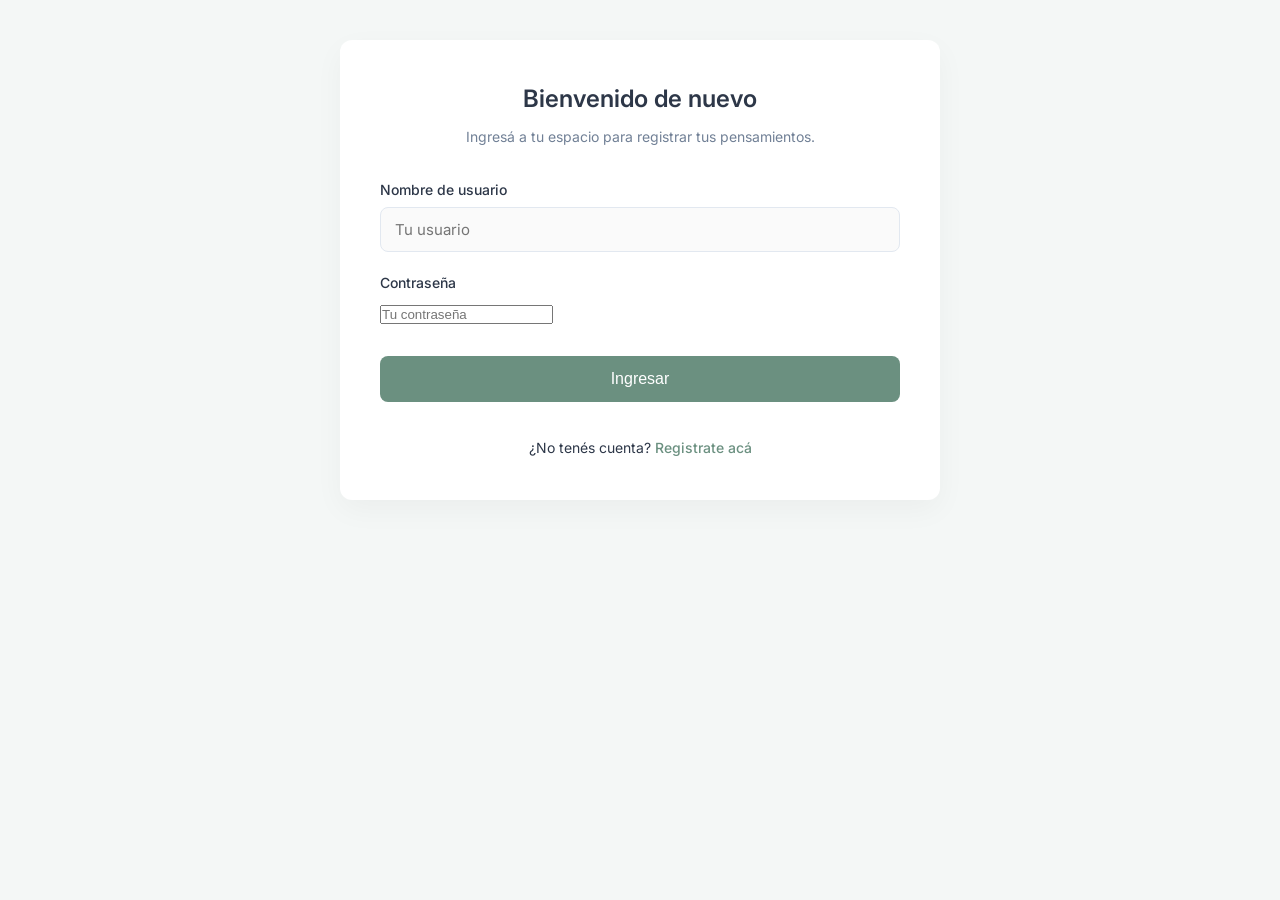
==== login.html @ 72e1edba "Create login.html" ====
<!doctype html>
<html lang="es">
<head>
  <meta charset="utf-8">
  <meta name="viewport" content="width=device-width,initial-scale=1">
  <title>Iniciar Sesión - Mi Espacio de Calma</title>
  <link rel="stylesheet" href="style.css">
  <style>
    .login-link { text-align: center; margin-top: 20px; font-size: 14px; }
  </style>
</head>
<body>
  <main class="card">
    <header>
      <h1>Bienvenido de nuevo</h1>
      <p class="sub">Ingresá a tu espacio para registrar tus pensamientos.</p>
    </header>

    <form id="login-form" autocomplete="off">
      <div class="input-group">
        <label>Nombre de usuario</label>
        <input type="text" id="username" required placeholder="Tu usuario">
      </div>

      <div class="input-group">
        <label>Contraseña</label>
        <input type="password" id="password" required placeholder="Tu contraseña">
      </div>

      <button type="submit" id="btn-login">Ingresar</button>
      <p id="status" role="status"></p>
    </form>

    <div class="login-link">
      ¿No tenés cuenta? <a href="register.html" class="link">Registrate acá</a>
    </div>
  </main>

  <script>
    const ENDPOINT = 'https://script.google.com/macros/s/AKfycbxSo3hR_EQIs0mpDUMlWOPjDm4mAmu00UObuuoGLY2QQJjE1QmpqjPL9u0jahRxS8Z3/exec';
    const form = document.getElementById('login-form');
    const btn = document.getElementById('btn-login');
    const status = document.getElementById('status');

    // Autocompletar el usuario si viene del registro
    const lastUser = localStorage.getItem('last_code');
    if (lastUser) document.getElementById('username').value = lastUser;

    form.addEventListener('submit', async (e) => {
      e.preventDefault();
      
      btn.disabled = true;
      btn.textContent = 'Ingresando...';
      status.textContent = '';
      
      try {
        const res = await fetch(ENDPOINT, {
          method: 'POST',
          headers: { 'Content-Type': 'text/plain;charset=utf-8' },
          body: JSON.stringify({
            action: 'login',
            username: document.getElementById('username').value.trim(),
            password: document.getElementById('password').value
          })
        });
        
        const data = await res.json();
        
        if (!data.ok) throw new Error(data.error);
        
        // Éxito
        status.textContent = '✅ Bienvenido. Redirigiendo...';
        status.className = 'ok';
        status.style.color = 'var(--accent)';
        
        // Guardamos el usuario como "sesión" en el navegador
        localStorage.setItem('last_code', data.username);
        localStorage.setItem('is_logged_in', 'true'); // Bandera simple para la beta
        
        setTimeout(() => {
          window.location.href = 'index.html';
        }, 1000);

      } catch (err) {
        status.textContent = '❌ ' + err.message;
        status.className = 'err';
        btn.disabled = false;
        btn.textContent = 'Ingresar';
      }
    });
  </script>
</body>
</html>
---- style.css ----
@import url('https://fonts.googleapis.com/css2?family=Inter:wght@300;400;500;600&display=swap');

:root {
  --bg: #f4f7f6;          
  --card: #ffffff;        
  --text: #2d3748;        
  --text-light: #718096;  
  --accent: #6b9080;      
  --accent-hover: #547b6b;
  --border: #e2e8f0;
  --radius: 12px;
}

* { box-sizing: border-box; margin: 0; padding: 0; }

body {
  background-color: var(--bg);
  color: var(--text);
  font-family: 'Inter', system-ui, sans-serif;
  line-height: 1.6;
  display: flex;
  justify-content: center;
  padding: 40px 20px;
  min-height: 100vh;
}

.card {
  background: var(--card);
  width: 100%;
  max-width: 600px;
  border-radius: var(--radius);
  box-shadow: 0 10px 30px rgba(0, 0, 0, 0.04);
  padding: 40px;
  height: fit-content;
}

header { margin-bottom: 30px; text-align: center; }

h1 { font-size: 24px; font-weight: 600; color: var(--text); margin-bottom: 8px; }
.sub { font-size: 14px; color: var(--text-light); }
.input-group { margin-bottom: 20px; }

label {
  display: block;
  font-size: 14px;
  font-weight: 500;
  margin-bottom: 6px;
  color: var(--text);
}

input[type="text"], textarea {
  width: 100%;
  padding: 12px 14px;
  border: 1px solid var(--border);
  border-radius: 8px;
  font-family: inherit;
  font-size: 15px;
  color: var(--text);
  background: #fafafa;
  transition: all 0.2s;
}

input[type="text"]:focus, textarea:focus {
  outline: none;
  border-color: var(--accent);
  background: #fff;
  box-shadow: 0 0 0 3px rgba(107, 144, 128, 0.15);
}

textarea { resize: vertical; min-height: 80px; }

.emotion-group {
  background: var(--bg);
  padding: 16px;
  border-radius: 8px;
  text-align: center;
}

.slider-container { display: flex; align-items: center; gap: 15px; margin-top: 10px; }
.slider-container span { font-size: 12px; color: var(--text-light); width: 70px; }

input[type="range"] {
  flex: 1;
  -webkit-appearance: none;
  appearance: none;
  height: 6px;
  background: var(--border);
  border-radius: 3px;
  outline: none;
}

input[type="range"]::-webkit-slider-thumb {
  -webkit-appearance: none;
  width: 20px;
  height: 20px;
  border-radius: 50%;
  background: var(--accent);
  cursor: pointer;
  box-shadow: 0 2px 6px rgba(0,0,0,0.2);
}

.slider-value { font-size: 18px; font-weight: 600; color: var(--accent); margin-top: 8px; }
.row { display: flex; gap: 15px; }
.half { flex: 1; }

button {
  width: 100%;
  padding: 14px;
  background: var(--accent);
  color: white;
  border: none;
  border-radius: 8px;
  font-size: 16px;
  font-weight: 500;
  cursor: pointer;
  transition: background 0.2s;
  margin-top: 10px;
}

button:hover { background: var(--accent-hover); }
button:disabled { opacity: 0.7; cursor: not-allowed; }

#status { text-align: center; margin-top: 15px; font-size: 14px; }
.ok { color: var(--accent); }
.err { color: #e53e3e; }

.resultado {
  margin-top: 30px;
  padding: 24px;
  background: #f0fdf4;
  border: 1px solid #bbf7d0;
  border-radius: var(--radius);
  animation: fadeIn 0.5s ease;
}

.resultado h2 { font-size: 18px; color: #166534; margin-bottom: 12px; }
.tag { color: #b45309; font-size: 13px; font-weight: 600; margin-bottom: 10px; }
.analisis { font-size: 15px; color: var(--text); white-space: pre-wrap; }

.link {
  display: inline-block;
  margin-top: 15px;
  color: var(--accent);
  text-decoration: none;
  font-weight: 500;
  font-size: 14px;
}

.link:hover { text-decoration: underline; }

@keyframes fadeIn {
  from { opacity: 0; transform: translateY(10px); }
  to { opacity: 1; transform: translateY(0); }
}

@media (max-width: 500px) {
  .row { flex-direction: column; gap: 0; }
  .card { padding: 24px; }
}

/* Estilos para view.html */
.entry { background: var(--bg); border: 1px solid var(--border); padding: 20px; border-radius: var(--radius); margin-bottom: 20px; }
.entry header { display: flex; justify-content: space-between; font-size: 13px; color: var(--text-light); margin-bottom: 10px; border-bottom: 1px solid var(--border); padding-bottom: 10px; text-align: left; }
.entry p { font-size: 14px; margin-bottom: 8px; }
.bar { display: flex; gap: 10px; margin-bottom: 20px; }
.bar input { flex: 1; }
.bar button { width: auto; padding: 0 20px; margin-top: 0; }
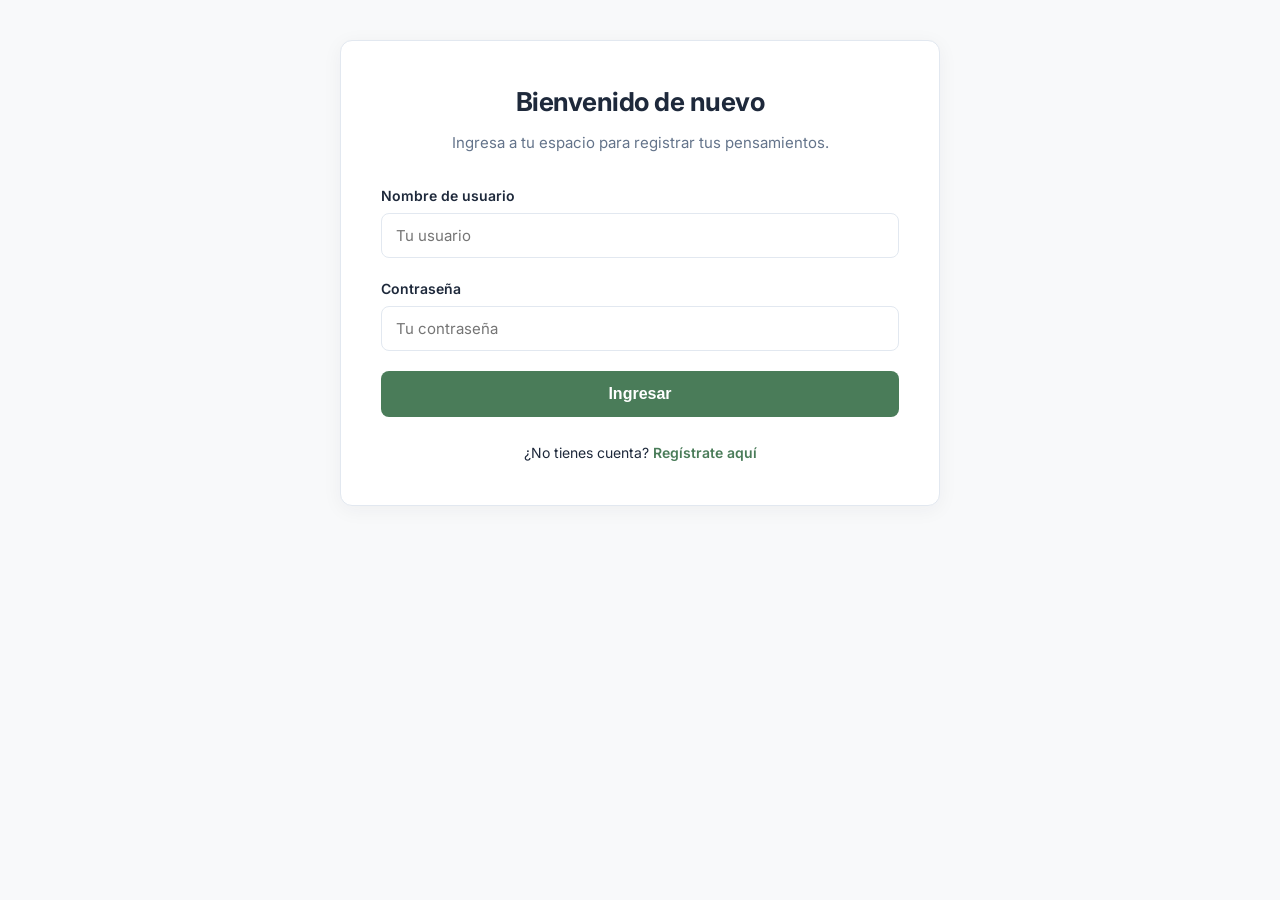
==== commit 0089aa8e: "Update login.html" ====
--- a/login.html
+++ b/login.html
@@ -5,15 +5,12 @@
   <meta name="viewport" content="width=device-width,initial-scale=1">
   <title>Iniciar Sesión - Mi Espacio de Calma</title>
   <link rel="stylesheet" href="style.css">
-  <style>
-    .login-link { text-align: center; margin-top: 20px; font-size: 14px; }
-  </style>
 </head>
 <body>
   <main class="card">
     <header>
       <h1>Bienvenido de nuevo</h1>
-      <p class="sub">Ingresá a tu espacio para registrar tus pensamientos.</p>
+      <p class="sub">Ingresa a tu espacio para registrar tus pensamientos.</p>
     </header>
 
     <form id="login-form" autocomplete="off">
@@ -31,8 +28,8 @@
       <p id="status" role="status"></p>
     </form>
 
-    <div class="login-link">
-      ¿No tenés cuenta? <a href="register.html" class="link">Registrate acá</a>
+    <div style="text-align: center; margin-top: 25px; font-size: 14px;">
+      ¿No tienes cuenta? <a href="register.html" class="link" style="margin-top:0;">Regístrate aquí</a>
     </div>
   </main>
 
@@ -50,7 +47,7 @@
       e.preventDefault();
       
       btn.disabled = true;
-      btn.textContent = 'Ingresando...';
+      btn.innerHTML = '<span class="spinner"></span> Ingresando...';
       status.textContent = '';
       
       try {
@@ -65,27 +62,22 @@
         });
         
         const data = await res.json();
-        
         if (!data.ok) throw new Error(data.error);
         
-        // Éxito
-        status.textContent = '✅ Bienvenido. Redirigiendo...';
+        status.textContent = 'Bienvenido. Redirigiendo...';
         status.className = 'ok';
-        status.style.color = 'var(--accent)';
         
-        // Guardamos el usuario como "sesión" en el navegador
+        // Guardar sesión
         localStorage.setItem('last_code', data.username);
-        localStorage.setItem('is_logged_in', 'true'); // Bandera simple para la beta
+        localStorage.setItem('is_logged_in', 'true');
         
-        setTimeout(() => {
-          window.location.href = 'index.html';
-        }, 1000);
+        setTimeout(() => { window.location.href = 'index.html'; }, 1000);
 
       } catch (err) {
-        status.textContent = '❌ ' + err.message;
+        status.textContent = err.message;
         status.className = 'err';
         btn.disabled = false;
-        btn.textContent = 'Ingresar';
+        btn.innerHTML = 'Ingresar';
       }
     });
   </script>
--- a/style.css
+++ b/style.css
@@ -1,14 +1,16 @@
-@import url('https://fonts.googleapis.com/css2?family=Inter:wght@300;400;500;600&display=swap');
+@import url('https://fonts.googleapis.com/css2?family=Inter:wght@400;500;600;700&display=swap');
 
 :root {
-  --bg: #f4f7f6;          
-  --card: #ffffff;        
-  --text: #2d3748;        
-  --text-light: #718096;  
-  --accent: #6b9080;      
-  --accent-hover: #547b6b;
-  --border: #e2e8f0;
+  --bg: #F8F9FA;          
+  --card: #FFFFFF;        
+  --text: #1E293B;        
+  --text-light: #64748B;  
+  --accent: #4A7C59;      
+  --accent-hover: #3A6346;
+  --border: #E2E8F0;
   --radius: 12px;
+  --error: #EF4444;
+  --success: #10B981;
 }
 
 * { box-sizing: border-box; margin: 0; padding: 0; }
@@ -24,31 +26,45 @@
   min-height: 100vh;
 }
 
+/* Animación de entrada para las tarjetas */
+@keyframes fadeIn {
+  from { opacity: 0; transform: translateY(10px); }
+  to { opacity: 1; transform: translateY(0); }
+}
+
 .card {
   background: var(--card);
   width: 100%;
   max-width: 600px;
   border-radius: var(--radius);
-  box-shadow: 0 10px 30px rgba(0, 0, 0, 0.04);
+  box-shadow: 0 4px 20px rgba(30, 41, 59, 0.05);
   padding: 40px;
   height: fit-content;
+  animation: fadeIn 0.4s ease-out;
+  border: 1px solid var(--border);
 }
 
 header { margin-bottom: 30px; text-align: center; }
 
-h1 { font-size: 24px; font-weight: 600; color: var(--text); margin-bottom: 8px; }
-.sub { font-size: 14px; color: var(--text-light); }
+h1 { 
+  font-size: 26px; 
+  font-weight: 700; 
+  color: var(--text); 
+  margin-bottom: 8px; 
+  letter-spacing: -0.5px;
+}
+.sub { font-size: 15px; color: var(--text-light); }
 .input-group { margin-bottom: 20px; }
 
 label {
   display: block;
   font-size: 14px;
-  font-weight: 500;
+  font-weight: 600;
   margin-bottom: 6px;
   color: var(--text);
 }
 
-input[type="text"], textarea {
+input[type="text"], input[type="password"], textarea {
   width: 100%;
   padding: 12px 14px;
   border: 1px solid var(--border);
@@ -56,15 +72,14 @@
   font-family: inherit;
   font-size: 15px;
   color: var(--text);
-  background: #fafafa;
-  transition: all 0.2s;
-}
-
-input[type="text"]:focus, textarea:focus {
+  background: #FFFFFF;
+  transition: all 0.2s ease-in-out;
+}
+
+input:focus, textarea:focus {
   outline: none;
   border-color: var(--accent);
-  background: #fff;
-  box-shadow: 0 0 0 3px rgba(107, 144, 128, 0.15);
+  box-shadow: 0 0 0 3px rgba(74, 124, 89, 0.15);
 }
 
 textarea { resize: vertical; min-height: 80px; }
@@ -74,10 +89,11 @@
   padding: 16px;
   border-radius: 8px;
   text-align: center;
+  border: 1px solid var(--border);
 }
 
 .slider-container { display: flex; align-items: center; gap: 15px; margin-top: 10px; }
-.slider-container span { font-size: 12px; color: var(--text-light); width: 70px; }
+.slider-container span { font-size: 12px; color: var(--text-light); width: 70px; font-weight: 500;}
 
 input[type="range"] {
   flex: 1;
@@ -97,9 +113,11 @@
   background: var(--accent);
   cursor: pointer;
   box-shadow: 0 2px 6px rgba(0,0,0,0.2);
-}
-
-.slider-value { font-size: 18px; font-weight: 600; color: var(--accent); margin-top: 8px; }
+  transition: transform 0.1s;
+}
+input[type="range"]::-webkit-slider-thumb:hover { transform: scale(1.1); }
+
+.slider-value { font-size: 18px; font-weight: 700; color: var(--accent); margin-top: 8px; }
 .row { display: flex; gap: 15px; }
 .half { flex: 1; }
 
@@ -111,30 +129,48 @@
   border: none;
   border-radius: 8px;
   font-size: 16px;
-  font-weight: 500;
+  font-weight: 600;
   cursor: pointer;
-  transition: background 0.2s;
+  transition: all 0.2s ease;
   margin-top: 10px;
-}
-
-button:hover { background: var(--accent-hover); }
-button:disabled { opacity: 0.7; cursor: not-allowed; }
-
-#status { text-align: center; margin-top: 15px; font-size: 14px; }
-.ok { color: var(--accent); }
-.err { color: #e53e3e; }
+  display: flex;
+  justify-content: center;
+  align-items: center;
+  gap: 8px;
+}
+
+button:hover { background: var(--accent-hover); transform: translateY(-1px); }
+button:active { transform: translateY(0); }
+button:disabled { opacity: 0.7; cursor: not-allowed; transform: none; }
+
+/* Spinner de carga */
+.spinner {
+  display: inline-block;
+  width: 18px;
+  height: 18px;
+  border: 2px solid rgba(255,255,255,0.3);
+  border-radius: 50%;
+  border-top-color: #fff;
+  animation: spin 0.8s linear infinite;
+}
+
+@keyframes spin { to { transform: rotate(360deg); } }
+
+#status { text-align: center; margin-top: 15px; font-size: 14px; font-weight: 500; transition: color 0.3s; }
+.ok { color: var(--success); }
+.err { color: var(--error); }
 
 .resultado {
   margin-top: 30px;
   padding: 24px;
-  background: #f0fdf4;
-  border: 1px solid #bbf7d0;
+  background: #F0FDF4;
+  border: 1px solid #D1FAE5;
   border-radius: var(--radius);
-  animation: fadeIn 0.5s ease;
-}
-
-.resultado h2 { font-size: 18px; color: #166534; margin-bottom: 12px; }
-.tag { color: #b45309; font-size: 13px; font-weight: 600; margin-bottom: 10px; }
+  animation: fadeIn 0.4s ease-out;
+}
+
+.resultado h2 { font-size: 18px; color: #065F46; margin-bottom: 12px; font-weight: 700;}
+.tag { color: #B45309; font-size: 13px; font-weight: 600; margin-bottom: 10px; }
 .analisis { font-size: 15px; color: var(--text); white-space: pre-wrap; }
 
 .link {
@@ -142,26 +178,28 @@
   margin-top: 15px;
   color: var(--accent);
   text-decoration: none;
-  font-weight: 500;
+  font-weight: 600;
   font-size: 14px;
-}
-
-.link:hover { text-decoration: underline; }
-
-@keyframes fadeIn {
-  from { opacity: 0; transform: translateY(10px); }
-  to { opacity: 1; transform: translateY(0); }
-}
+  transition: color 0.2s;
+}
+
+.link:hover { color: var(--accent-hover); text-decoration: underline; }
+
+/* Estilos para el historial (view.html) */
+.entry { 
+  background: var(--card); 
+  border: 1px solid var(--border); 
+  padding: 20px; 
+  border-radius: var(--radius); 
+  margin-bottom: 20px;
+  transition: box-shadow 0.2s;
+}
+.entry:hover { box-shadow: 0 4px 12px rgba(0,0,0,0.05); }
+.entry header { display: flex; justify-content: space-between; font-size: 13px; color: var(--text-light); margin-bottom: 10px; border-bottom: 1px solid var(--border); padding-bottom: 10px; text-align: left; font-weight: 500;}
+.entry p { font-size: 14px; margin-bottom: 8px; }
+.error-text { color: var(--error); font-size: 12px; margin-top: 4px; display: none; }
 
 @media (max-width: 500px) {
   .row { flex-direction: column; gap: 0; }
   .card { padding: 24px; }
 }
-
-/* Estilos para view.html */
-.entry { background: var(--bg); border: 1px solid var(--border); padding: 20px; border-radius: var(--radius); margin-bottom: 20px; }
-.entry header { display: flex; justify-content: space-between; font-size: 13px; color: var(--text-light); margin-bottom: 10px; border-bottom: 1px solid var(--border); padding-bottom: 10px; text-align: left; }
-.entry p { font-size: 14px; margin-bottom: 8px; }
-.bar { display: flex; gap: 10px; margin-bottom: 20px; }
-.bar input { flex: 1; }
-.bar button { width: auto; padding: 0 20px; margin-top: 0; }
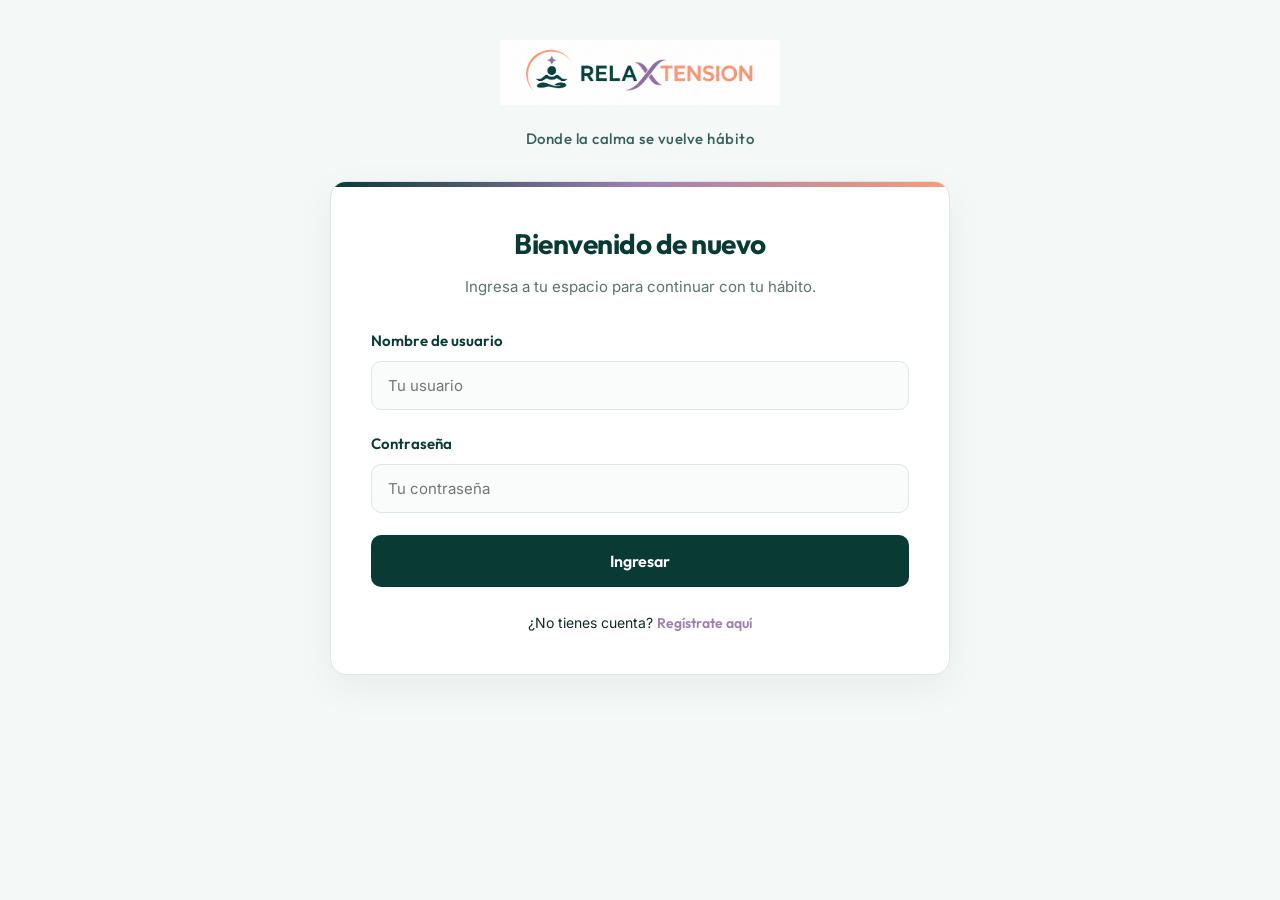
==== commit cfa0ce8e: "Update login page title and branding elements" ====
--- a/login.html
+++ b/login.html
@@ -3,14 +3,20 @@
 <head>
   <meta charset="utf-8">
   <meta name="viewport" content="width=device-width,initial-scale=1">
-  <title>Iniciar Sesión - Mi Espacio de Calma</title>
+  <title>Iniciar Sesión - RELAXTENSION</title>
   <link rel="stylesheet" href="style.css">
 </head>
 <body>
+
+  <header class="brand-header">
+    <img src="logo.png" alt="RELAXTENSION" class="brand-logo">
+    <p class="slogan">Donde la calma se vuelve hábito</p>
+  </header>
+
   <main class="card">
-    <header>
+    <header class="app-title">
       <h1>Bienvenido de nuevo</h1>
-      <p class="sub">Ingresa a tu espacio para registrar tus pensamientos.</p>
+      <p class="sub">Ingresa a tu espacio para continuar con tu hábito.</p>
     </header>
 
     <form id="login-form" autocomplete="off">
@@ -28,7 +34,7 @@
       <p id="status" role="status"></p>
     </form>
 
-    <div style="text-align: center; margin-top: 25px; font-size: 14px;">
+    <div style="text-align: center; margin-top: 25px; font-size: 14px; font-family: var(--font-body);">
       ¿No tienes cuenta? <a href="register.html" class="link" style="margin-top:0;">Regístrate aquí</a>
     </div>
   </main>
@@ -39,13 +45,11 @@
     const btn = document.getElementById('btn-login');
     const status = document.getElementById('status');
 
-    // Autocompletar el usuario si viene del registro
     const lastUser = localStorage.getItem('last_code');
     if (lastUser) document.getElementById('username').value = lastUser;
 
     form.addEventListener('submit', async (e) => {
       e.preventDefault();
-      
       btn.disabled = true;
       btn.innerHTML = '<span class="spinner"></span> Ingresando...';
       status.textContent = '';
@@ -67,7 +71,6 @@
         status.textContent = 'Bienvenido. Redirigiendo...';
         status.className = 'ok';
         
-        // Guardar sesión
         localStorage.setItem('last_code', data.username);
         localStorage.setItem('is_logged_in', 'true');
         
--- a/style.css
+++ b/style.css
@@ -1,205 +1,276 @@
-@import url('https://fonts.googleapis.com/css2?family=Inter:wght@400;500;600;700&display=swap');
+@import url('https://fonts.googleapis.com/css2?family=Outfit:wght@400;500;600;700&family=Inter:wght@400;500;600&display=swap');
 
 :root {
-  --bg: #F8F9FA;          
-  --card: #FFFFFF;        
-  --text: #1E293B;        
-  --text-light: #64748B;  
-  --accent: #4A7C59;      
-  --accent-hover: #3A6346;
-  --border: #E2E8F0;
-  --radius: 12px;
-  --error: #EF4444;
-  --success: #10B981;
+  /* Paleta extraída de tu logo */
+  --brand-teal: #0A3A34;      
+  --brand-peach: #F89B7A;     
+  --brand-purple: #9E81B3;    
+  
+  --bg: #F4F8F7;              
+  --surface: #FFFFFF;
+  --text-main: #112A27;       
+  --text-muted: #5C7370;      
+  --border: #DCE6E4;
+  
+  --radius: 16px;
+  --font-display: 'Outfit', system-ui, sans-serif;
+  --font-body: 'Inter', system-ui, sans-serif;
 }
 
 * { box-sizing: border-box; margin: 0; padding: 0; }
 
 body {
   background-color: var(--bg);
-  color: var(--text);
-  font-family: 'Inter', system-ui, sans-serif;
+  color: var(--text-main);
+  font-family: var(--font-body);
   line-height: 1.6;
   display: flex;
-  justify-content: center;
+  flex-direction: column;
+  align-items: center;
   padding: 40px 20px;
   min-height: 100vh;
 }
 
-/* Animación de entrada para las tarjetas */
 @keyframes fadeIn {
-  from { opacity: 0; transform: translateY(10px); }
+  from { opacity: 0; transform: translateY(15px); }
   to { opacity: 1; transform: translateY(0); }
 }
 
+/* ENCABEZADO DE MARCA (Logo + Slogan) */
+.brand-header {
+  text-align: center;
+  margin-bottom: 30px;
+  animation: fadeIn 0.6s ease-out;
+}
+
+.brand-logo {
+  max-width: 280px;
+  width: 100%;
+  height: auto;
+  margin-bottom: 15px;
+}
+
+.slogan {
+  font-family: var(--font-display);
+  font-size: 15px;
+  font-weight: 500;
+  color: var(--brand-teal);
+  letter-spacing: 0.5px;
+  opacity: 0.8;
+}
+
+/* TARJETA PRINCIPAL */
 .card {
-  background: var(--card);
-  width: 100%;
-  max-width: 600px;
+  background: var(--surface);
+  width: 100%;
+  max-width: 620px;
   border-radius: var(--radius);
-  box-shadow: 0 4px 20px rgba(30, 41, 59, 0.05);
+  box-shadow: 0 12px 40px rgba(10, 58, 52, 0.05);
   padding: 40px;
   height: fit-content;
-  animation: fadeIn 0.4s ease-out;
+  animation: fadeIn 0.7s cubic-bezier(0.16, 1, 0.3, 1);
   border: 1px solid var(--border);
-}
-
-header { margin-bottom: 30px; text-align: center; }
+  position: relative;
+  overflow: hidden;
+}
+
+/* Línea superior decorativa con los colores de la marca */
+.card::before {
+  content: '';
+  position: absolute;
+  top: 0; left: 0; right: 0;
+  height: 5px;
+  background: linear-gradient(90deg, var(--brand-teal) 0%, var(--brand-purple) 50%, var(--brand-peach) 100%);
+}
+
+header.app-title { margin-bottom: 30px; text-align: center; }
 
 h1 { 
-  font-size: 26px; 
+  font-family: var(--font-display);
+  font-size: 28px; 
   font-weight: 700; 
-  color: var(--text); 
+  color: var(--brand-teal); 
   margin-bottom: 8px; 
   letter-spacing: -0.5px;
 }
-.sub { font-size: 15px; color: var(--text-light); }
-.input-group { margin-bottom: 20px; }
+
+.sub { 
+  font-size: 15px; 
+  color: var(--text-muted); 
+}
+
+.input-group { margin-bottom: 22px; }
 
 label {
   display: block;
-  font-size: 14px;
+  font-family: var(--font-display);
+  font-size: 15px;
   font-weight: 600;
-  margin-bottom: 6px;
-  color: var(--text);
+  margin-bottom: 8px;
+  color: var(--brand-teal);
 }
 
 input[type="text"], input[type="password"], textarea {
   width: 100%;
-  padding: 12px 14px;
-  border: 1px solid var(--border);
-  border-radius: 8px;
-  font-family: inherit;
+  padding: 14px 16px;
+  border: 1.5px solid var(--border);
+  border-radius: 10px;
+  font-family: var(--font-body);
   font-size: 15px;
-  color: var(--text);
-  background: #FFFFFF;
-  transition: all 0.2s ease-in-out;
+  color: var(--text-main);
+  background: #FAFCFC;
+  transition: all 0.3s ease;
 }
 
 input:focus, textarea:focus {
   outline: none;
-  border-color: var(--accent);
-  box-shadow: 0 0 0 3px rgba(74, 124, 89, 0.15);
-}
-
-textarea { resize: vertical; min-height: 80px; }
-
+  border-color: var(--brand-purple);
+  background: #FFFFFF;
+  box-shadow: 0 0 0 4px rgba(158, 129, 179, 0.15);
+}
+
+textarea { resize: vertical; min-height: 90px; }
+
+/* BLOQUES DE EMOCIÓN */
 .emotion-group {
-  background: var(--bg);
-  padding: 16px;
-  border-radius: 8px;
+  background: #FAFCFC;
+  padding: 20px;
+  border-radius: 12px;
   text-align: center;
-  border: 1px solid var(--border);
-}
-
-.slider-container { display: flex; align-items: center; gap: 15px; margin-top: 10px; }
-.slider-container span { font-size: 12px; color: var(--text-light); width: 70px; font-weight: 500;}
+  border: 1.5px solid var(--border);
+  transition: border-color 0.3s;
+}
+
+.emotion-group:hover {
+  border-color: rgba(158, 129, 179, 0.4);
+}
+
+.slider-container { display: flex; align-items: center; gap: 15px; margin-top: 12px; }
+.slider-container span { font-family: var(--font-display); font-size: 13px; color: var(--text-muted); width: 75px; font-weight: 600;}
 
 input[type="range"] {
   flex: 1;
   -webkit-appearance: none;
   appearance: none;
-  height: 6px;
+  height: 8px;
   background: var(--border);
-  border-radius: 3px;
+  border-radius: 4px;
   outline: none;
 }
 
 input[type="range"]::-webkit-slider-thumb {
   -webkit-appearance: none;
-  width: 20px;
-  height: 20px;
+  width: 24px;
+  height: 24px;
   border-radius: 50%;
-  background: var(--accent);
+  background: var(--brand-purple);
   cursor: pointer;
-  box-shadow: 0 2px 6px rgba(0,0,0,0.2);
+  box-shadow: 0 2px 8px rgba(158, 129, 179, 0.4);
   transition: transform 0.1s;
-}
-input[type="range"]::-webkit-slider-thumb:hover { transform: scale(1.1); }
-
-.slider-value { font-size: 18px; font-weight: 700; color: var(--accent); margin-top: 8px; }
-.row { display: flex; gap: 15px; }
+  border: 3px solid #fff;
+}
+input[type="range"]::-webkit-slider-thumb:hover { transform: scale(1.15); }
+
+.slider-value { 
+  font-family: var(--font-display);
+  font-size: 22px; 
+  font-weight: 700; 
+  color: var(--brand-purple); 
+  margin-top: 8px; 
+}
+
+.row { display: flex; gap: 20px; }
 .half { flex: 1; }
 
+/* BOTONES */
 button {
   width: 100%;
-  padding: 14px;
-  background: var(--accent);
+  padding: 16px;
+  background: var(--brand-teal);
   color: white;
   border: none;
-  border-radius: 8px;
+  border-radius: 10px;
+  font-family: var(--font-display);
   font-size: 16px;
   font-weight: 600;
   cursor: pointer;
-  transition: all 0.2s ease;
-  margin-top: 10px;
+  transition: all 0.3s ease;
+  margin-top: 15px;
   display: flex;
   justify-content: center;
   align-items: center;
-  gap: 8px;
-}
-
-button:hover { background: var(--accent-hover); transform: translateY(-1px); }
+  gap: 10px;
+}
+
+button:hover { 
+  background: #082B26; 
+  transform: translateY(-2px);
+  box-shadow: 0 6px 15px rgba(10, 58, 52, 0.2);
+}
 button:active { transform: translateY(0); }
-button:disabled { opacity: 0.7; cursor: not-allowed; transform: none; }
+button:disabled { opacity: 0.6; cursor: not-allowed; transform: none; box-shadow: none;}
 
 /* Spinner de carga */
 .spinner {
   display: inline-block;
-  width: 18px;
-  height: 18px;
-  border: 2px solid rgba(255,255,255,0.3);
+  width: 20px;
+  height: 20px;
+  border: 3px solid rgba(255,255,255,0.3);
   border-radius: 50%;
-  border-top-color: #fff;
+  border-top-color: var(--brand-peach);
   animation: spin 0.8s linear infinite;
 }
 
 @keyframes spin { to { transform: rotate(360deg); } }
 
-#status { text-align: center; margin-top: 15px; font-size: 14px; font-weight: 500; transition: color 0.3s; }
-.ok { color: var(--success); }
-.err { color: var(--error); }
-
+#status { text-align: center; margin-top: 15px; font-size: 14px; font-weight: 500; font-family: var(--font-display); transition: color 0.3s; }
+.ok { color: var(--brand-teal); }
+.err { color: #D9534F; }
+
+/* RESULTADOS */
 .resultado {
-  margin-top: 30px;
-  padding: 24px;
-  background: #F0FDF4;
-  border: 1px solid #D1FAE5;
-  border-radius: var(--radius);
-  animation: fadeIn 0.4s ease-out;
-}
-
-.resultado h2 { font-size: 18px; color: #065F46; margin-bottom: 12px; font-weight: 700;}
-.tag { color: #B45309; font-size: 13px; font-weight: 600; margin-bottom: 10px; }
-.analisis { font-size: 15px; color: var(--text); white-space: pre-wrap; }
+  margin-top: 35px;
+  padding: 25px;
+  background: #FAFCFC;
+  border: 1px solid var(--border);
+  border-left: 5px solid var(--brand-purple);
+  border-radius: 12px;
+  animation: fadeIn 0.5s ease-out;
+}
+
+.resultado h2 { font-family: var(--font-display); font-size: 20px; color: var(--brand-teal); margin-bottom: 15px; font-weight: 700;}
+.tag { color: var(--brand-peach); font-size: 14px; font-weight: 600; margin-bottom: 12px; font-family: var(--font-display);}
+.analisis { font-size: 15px; color: var(--text-main); white-space: pre-wrap; line-height: 1.7; }
 
 .link {
   display: inline-block;
   margin-top: 15px;
-  color: var(--accent);
+  color: var(--brand-purple);
   text-decoration: none;
   font-weight: 600;
   font-size: 14px;
   transition: color 0.2s;
-}
-
-.link:hover { color: var(--accent-hover); text-decoration: underline; }
-
-/* Estilos para el historial (view.html) */
+  font-family: var(--font-display);
+}
+
+.link:hover { color: var(--brand-teal); text-decoration: underline; }
+
+/* HISTORIAL */
 .entry { 
-  background: var(--card); 
+  background: var(--surface); 
   border: 1px solid var(--border); 
-  padding: 20px; 
+  padding: 25px; 
   border-radius: var(--radius); 
   margin-bottom: 20px;
-  transition: box-shadow 0.2s;
-}
-.entry:hover { box-shadow: 0 4px 12px rgba(0,0,0,0.05); }
-.entry header { display: flex; justify-content: space-between; font-size: 13px; color: var(--text-light); margin-bottom: 10px; border-bottom: 1px solid var(--border); padding-bottom: 10px; text-align: left; font-weight: 500;}
-.entry p { font-size: 14px; margin-bottom: 8px; }
-.error-text { color: var(--error); font-size: 12px; margin-top: 4px; display: none; }
+  transition: all 0.3s ease;
+}
+.entry:hover { box-shadow: 0 8px 25px rgba(10, 58, 52, 0.05); transform: translateY(-2px); }
+.entry header { display: flex; justify-content: space-between; font-size: 13px; color: var(--text-muted); margin-bottom: 12px; border-bottom: 1px solid var(--border); padding-bottom: 12px; text-align: left; font-weight: 500; font-family: var(--font-display);}
+.entry p { font-size: 15px; margin-bottom: 10px; }
+.error-text { color: #D9534F; font-size: 12px; margin-top: 4px; display: none; }
 
 @media (max-width: 500px) {
   .row { flex-direction: column; gap: 0; }
-  .card { padding: 24px; }
-}
+  .card { padding: 25px; }
+  h1 { font-size: 24px; }
+}
